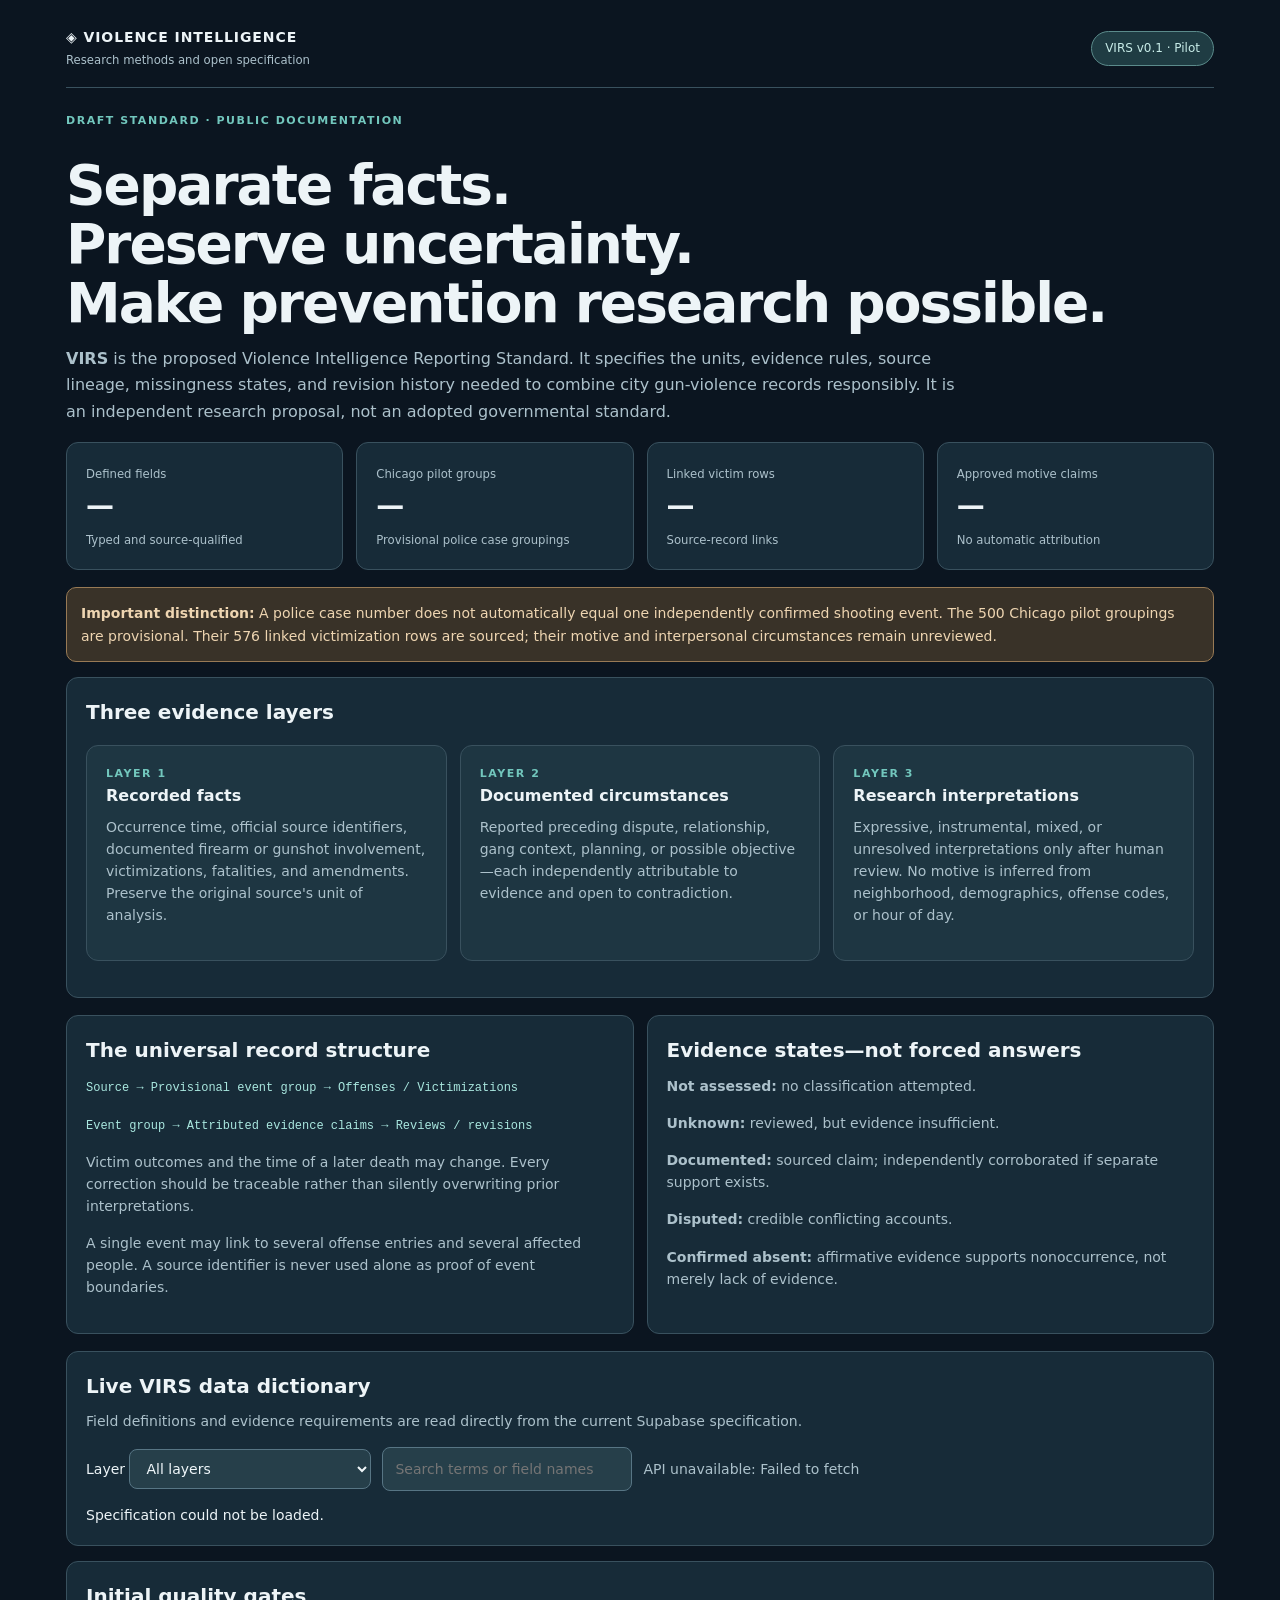
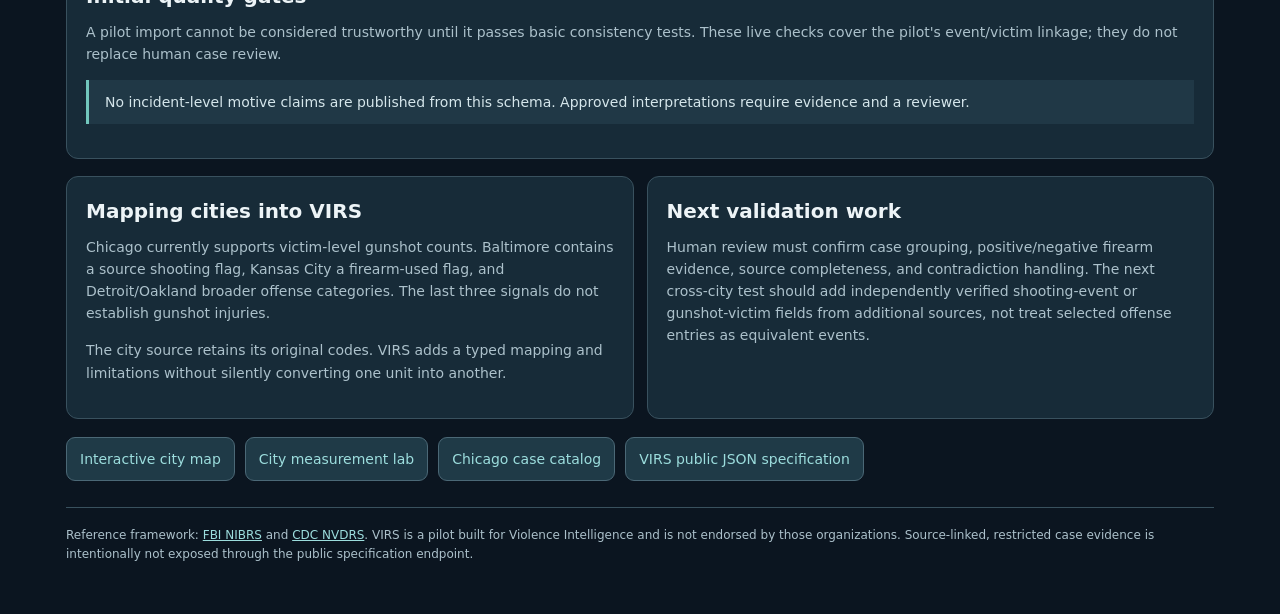
==== standard.html @ 95cd28a5 "v6: merge unified dashboard into Git (single deploy path) - Add unified module pages recovered byte-" ====
<!doctype html><html lang="en"><head><meta charset="utf-8"><meta name="viewport" content="width=device-width,initial-scale=1"><title>VIRS v0.1 | Violence Intelligence Reporting Standard</title><style>
:root{color-scheme:dark;--bg:#0b1520;--panel:#172b38;--line:#39515e;--ink:#edf4f7;--dim:#acc1cb;--mint:#72c7bd}*{box-sizing:border-box}body{margin:0;background:var(--bg);color:var(--ink);font:14px/1.58 system-ui,-apple-system,Segoe UI,sans-serif}main{max-width:1200px;margin:auto;padding:26px}header{display:flex;justify-content:space-between;align-items:center;gap:10px;border-bottom:1px solid var(--line);padding-bottom:17px}.brand{font-weight:850;letter-spacing:.065em}.tag{border-radius:30px;border:1px solid #5b8b8b;background:#1f3c43;padding:7px 13px;color:#c8ece8;font-size:12px}.eyebrow{color:var(--mint);font-size:11px;letter-spacing:.14em;font-weight:800}h1{font-size:clamp(33px,4.5vw,55px);letter-spacing:-2px;line-height:1.08;margin:26px 0 12px}h2{font-size:20px;margin:0 0 7px}h3{font-size:16px;margin:0 0 7px}p,small{color:var(--dim)}p{margin:8px 0 15px}.intro{font-size:16px;line-height:1.65;max-width:890px}.panel,.stat{background:var(--panel);border:1px solid var(--line);border-radius:12px;padding:19px}.stats,.layers,.duo{display:grid;gap:13px;margin:17px 0}.stats{grid-template-columns:repeat(4,minmax(0,1fr))}.layers{grid-template-columns:repeat(3,minmax(0,1fr))}.duo{grid-template-columns:1fr 1fr}.stat strong{font-size:28px;display:block;letter-spacing:-.6px}.code{font-family:ui-monospace,SFMono-Regular,Consolas,monospace;font-size:12px;color:#a9e7df}.rule{border-left:3px solid var(--mint);padding:11px 16px;background:#203846;color:#d5e6eb;margin:15px 0}.warning{border:1px solid #987a55;background:#393228;padding:14px;border-radius:10px;color:#eed5b1;margin:15px 0}.controls{display:flex;gap:11px;align-items:center;flex-wrap:wrap;margin:13px 0}input,select{background:#263f4a;border:1px solid #577584;color:#f0f7fa;padding:10px 12px;border-radius:8px;font:inherit}input{min-width:250px}table{border-collapse:collapse;width:100%;font-size:13px}td,th{padding:12px 9px;border-bottom:1px solid var(--line);text-align:left;vertical-align:top}th{font-weight:700;color:#c0d4dd}.scroll{overflow:auto}.muted{color:var(--dim)}.state{display:inline-block;border:1px solid #57717e;color:#c9dbe4;border-radius:6px;padding:3px 6px;font-size:11px}.links{display:flex;gap:10px;flex-wrap:wrap;margin:18px 0}.links a{border:1px solid #4b6876;background:#1f3a47;padding:10px 13px;border-radius:9px;text-decoration:none}a{color:#9cdddd}footer{margin:26px 0;border-top:1px solid var(--line);padding-top:18px;font-size:12px;color:var(--dim)}@media(max-width:880px){.stats{grid-template-columns:repeat(2,1fr)}.layers,.duo{grid-template-columns:1fr}}@media(max-width:520px){main{padding:14px}.panel,.stat{padding:13px}input{min-width:100%}table{font-size:12px}}
</style></head><body><main><header><div><div class="brand">◈ VIOLENCE INTELLIGENCE</div><small>Research methods and open specification</small></div><div class="tag">VIRS v0.1 · Pilot</div></header><div class="eyebrow" style="margin-top:24px">DRAFT STANDARD · PUBLIC DOCUMENTATION</div><h1>Separate facts.<br>Preserve uncertainty.<br>Make prevention research possible.</h1><p class="intro"><strong>VIRS</strong> is the proposed Violence Intelligence Reporting Standard. It specifies the units, evidence rules, source lineage, missingness states, and revision history needed to combine city gun-violence records responsibly. It is an independent research proposal, not an adopted governmental standard.</p>
<div class="stats"><div class="stat"><small>Defined fields</small><strong id="nfields">—</strong><small>Typed and source-qualified</small></div><div class="stat"><small>Chicago pilot groups</small><strong id="ngroups">—</strong><small>Provisional police case groupings</small></div><div class="stat"><small>Linked victim rows</small><strong id="nvictims">—</strong><small>Source-record links</small></div><div class="stat"><small>Approved motive claims</small><strong id="nmotives">—</strong><small>No automatic attribution</small></div></div>
<div class="warning"><strong>Important distinction:</strong> A police case number does not automatically equal one independently confirmed shooting event. The 500 Chicago pilot groupings are provisional. Their 576 linked victimization rows are sourced; their motive and interpersonal circumstances remain unreviewed.</div>
<section class="panel"><h2>Three evidence layers</h2><div class="layers"><div class="panel" style="background:#1e3642"><div class="eyebrow">LAYER 1</div><h3>Recorded facts</h3><p>Occurrence time, official source identifiers, documented firearm or gunshot involvement, victimizations, fatalities, and amendments. Preserve the original source's unit of analysis.</p></div><div class="panel" style="background:#1e3642"><div class="eyebrow">LAYER 2</div><h3>Documented circumstances</h3><p>Reported preceding dispute, relationship, gang context, planning, or possible objective—each independently attributable to evidence and open to contradiction.</p></div><div class="panel" style="background:#1e3642"><div class="eyebrow">LAYER 3</div><h3>Research interpretations</h3><p>Expressive, instrumental, mixed, or unresolved interpretations only after human review. No motive is inferred from neighborhood, demographics, offense codes, or hour of day.</p></div></div></section>
<div class="duo"><section class="panel"><h2>The universal record structure</h2><p><span class="code">Source → Provisional event group → Offenses / Victimizations</span></p><p><span class="code">Event group → Attributed evidence claims → Reviews / revisions</span></p><p>Victim outcomes and the time of a later death may change. Every correction should be traceable rather than silently overwriting prior interpretations.</p><p>A single event may link to several offense entries and several affected people. A source identifier is never used alone as proof of event boundaries.</p></section><section class="panel"><h2>Evidence states—not forced answers</h2><p><strong>Not assessed:</strong> no classification attempted.</p><p><strong>Unknown:</strong> reviewed, but evidence insufficient.</p><p><strong>Documented:</strong> sourced claim; independently corroborated if separate support exists.</p><p><strong>Disputed:</strong> credible conflicting accounts.</p><p><strong>Confirmed absent:</strong> affirmative evidence supports nonoccurrence, not merely lack of evidence.</p></section></div>
<section class="panel"><h2>Live VIRS data dictionary</h2><p>Field definitions and evidence requirements are read directly from the current Supabase specification.</p><div class="controls"><label>Layer <select id="layer"><option value="all">All layers</option><option value="identifiers">Identifiers</option><option value="recorded_facts">Recorded facts</option><option value="documented_circumstances">Documented circumstances</option><option value="interpretation">Interpretations</option><option value="quality">Quality</option></select></label><input id="search" placeholder="Search terms or field names" aria-label="Search dictionary"><span class="muted" id="status">Loading…</span></div><div id="dictionary" class="scroll">Loading specification…</div></section>
<section class="panel" style="margin-top:15px"><h2>Initial quality gates</h2><p>A pilot import cannot be considered trustworthy until it passes basic consistency tests. These live checks cover the pilot's event/victim linkage; they do not replace human case review.</p><div id="checks"></div><div class="rule" id="boundary">No incident-level motive claims are published from this schema. Approved interpretations require evidence and a reviewer.</div></section>
<div class="duo"><section class="panel"><h2>Mapping cities into VIRS</h2><p>Chicago currently supports victim-level gunshot counts. Baltimore contains a source shooting flag, Kansas City a firearm-used flag, and Detroit/Oakland broader offense categories. The last three signals do not establish gunshot injuries.</p><p>The city source retains its original codes. VIRS adds a typed mapping and limitations without silently converting one unit into another.</p></section><section class="panel"><h2>Next validation work</h2><p>Human review must confirm case grouping, positive/negative firearm evidence, source completeness, and contradiction handling. The next cross-city test should add independently verified shooting-event or gunshot-victim fields from additional sources, not treat selected offense entries as equivalent events.</p></section></div>
<div class="links"><a href="/">Interactive city map</a><a href="/compare.html">City measurement lab</a><a href="/catalog.html">Chicago case catalog</a><a href="https://oqhupkfbelmrubctknzj.supabase.co/functions/v1/public-virs-specification" target="_blank" rel="noopener">VIRS public JSON specification</a></div>
<footer>Reference framework: <a target="_blank" rel="noopener" href="https://www.fbi.gov/how-we-can-help-you/more-fbi-services-and-information/ucr/nibrs">FBI NIBRS</a> and <a target="_blank" rel="noopener" href="https://www.cdc.gov/nvdrs/">CDC NVDRS</a>. VIRS is a pilot built for Violence Intelligence and is not endorsed by those organizations. Source-linked, restricted case evidence is intentionally not exposed through the public specification endpoint.</footer></main><script>
const END='https://oqhupkfbelmrubctknzj.supabase.co/functions/v1/public-virs-specification',id=x=>document.getElementById(x),fmt=x=>Number(x||0).toLocaleString('en-US'),esc=s=>String(s??'').replace(/[&<>"']/g,c=>({'&':'&amp;','<':'&lt;','>':'&gt;','"':'&quot;',"'":'&#39;'}[c]));let data=null;
function render(){if(!data)return;const layer=id('layer').value,term=id('search').value.trim().toLowerCase();const rows=data.field_dictionary.filter(f=>(layer==='all'||f.layer===layer)&&(!term||[f.field_key,f.layer,f.definition,f.evidence_requirement].join(' ').toLowerCase().includes(term)));id('status').textContent=rows.length+' of '+data.field_dictionary.length+' fields';id('dictionary').innerHTML='<table><thead><tr><th>Field / layer</th><th>Definition</th><th>Evidence and missingness</th><th>Publication</th></tr></thead><tbody>'+rows.map(x=>'<tr><td><span class="code">'+esc(x.field_key)+'</span><div class="muted">'+esc(x.layer)+'</div></td><td>'+esc(x.definition)+'<div class="muted">'+esc(x.unit_of_analysis)+' · '+esc(x.data_type)+'</div></td><td>'+esc(x.evidence_requirement)+'<div class="muted">'+esc(x.missingness_rule)+'</div></td><td><span class="state">'+esc(x.publication_level)+'</span></td></tr>').join('')+'</tbody></table>'}
async function load(){try{const r=await fetch(END);if(!r.ok)throw Error('HTTP '+r.status);data=await r.json();if(!Array.isArray(data.field_dictionary)||!data.quality_checks)throw Error('Unexpected response');id('nfields').textContent=fmt(data.field_dictionary.length);id('ngroups').textContent=fmt(data.provisional_chicago_groups);id('nvictims').textContent=fmt(data.linked_victim_records);id('nmotives').textContent=fmt(data.approved_interpretations);id('checks').innerHTML=Object.entries(data.quality_checks).map(([key,pass])=>'<p><strong>'+(pass?'✓ Pass':'⚠ Needs attention')+'</strong> · '+esc(key.replaceAll('_',' '))+'</p>').join('');render()}catch(e){id('status').textContent='API unavailable: '+e.message;id('dictionary').textContent='Specification could not be loaded.'}}
id('search').oninput=render;id('layer').onchange=render;load();
</script></body></html>
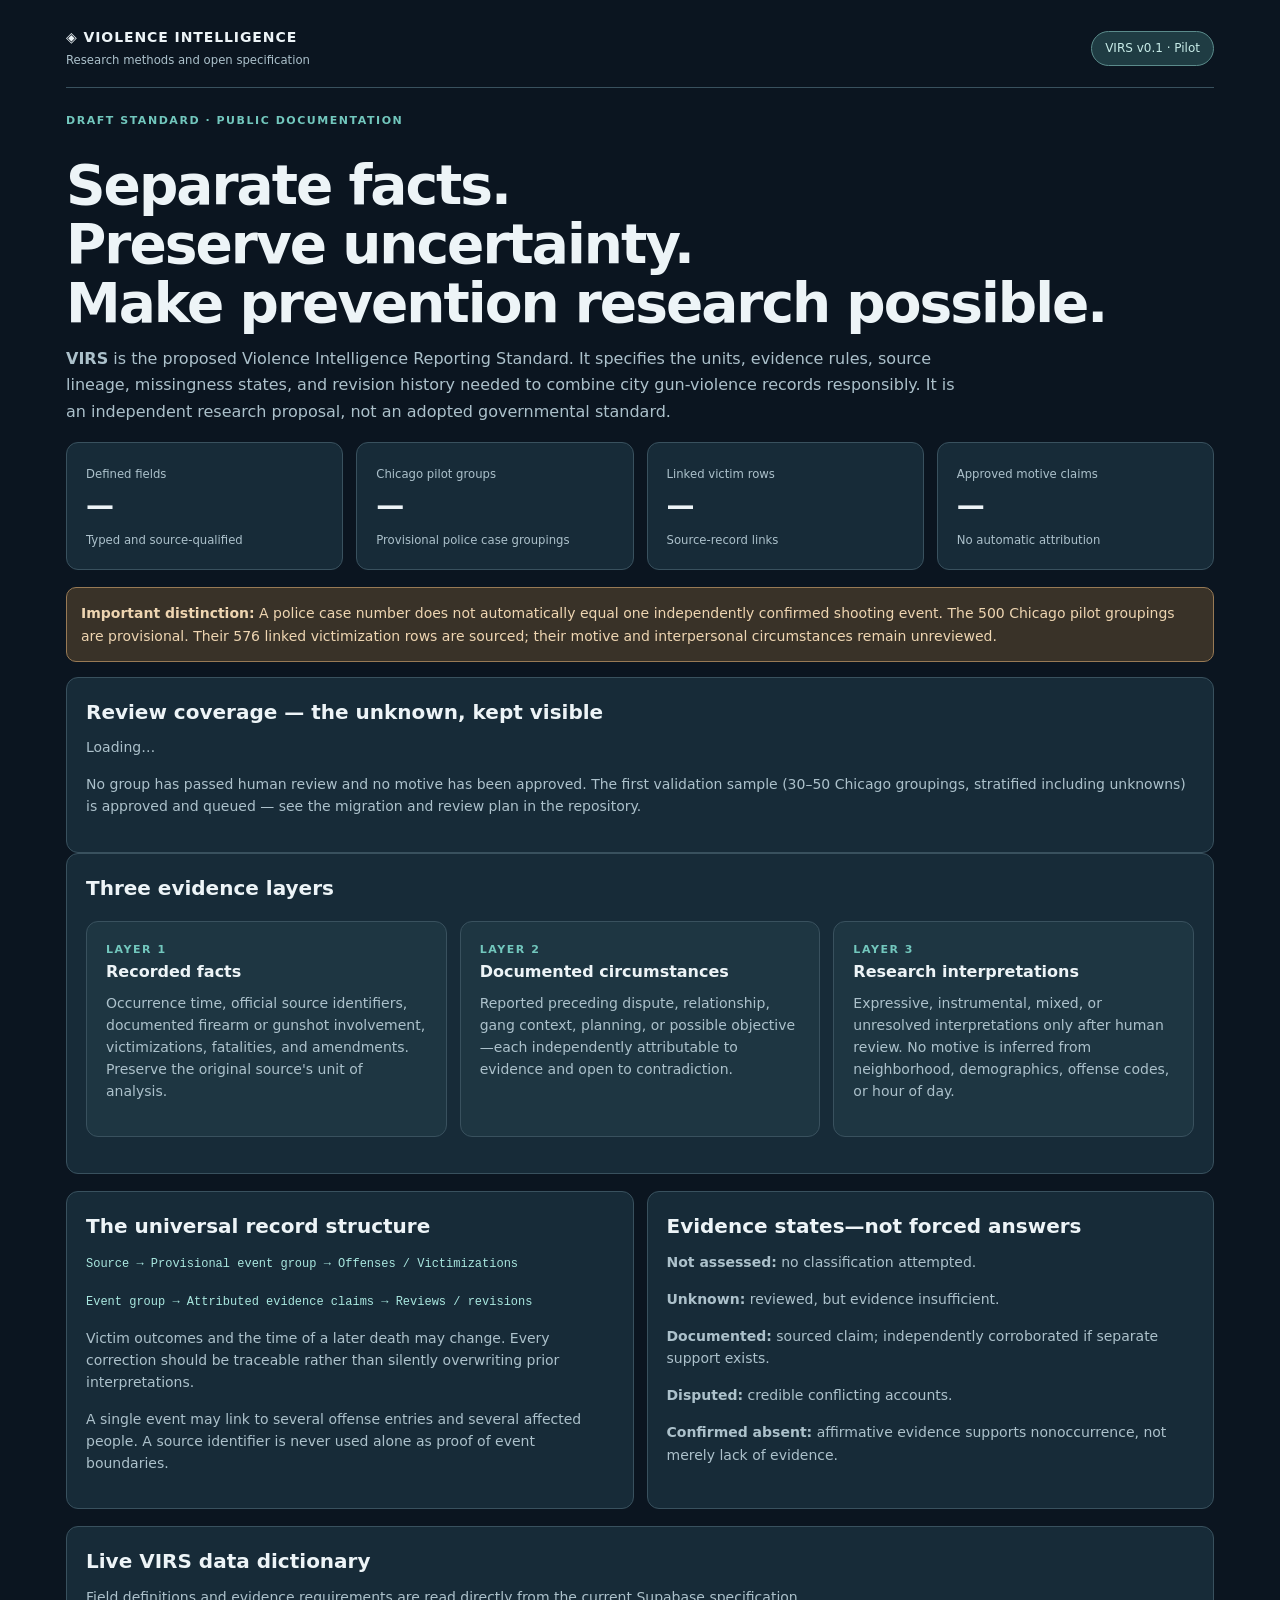
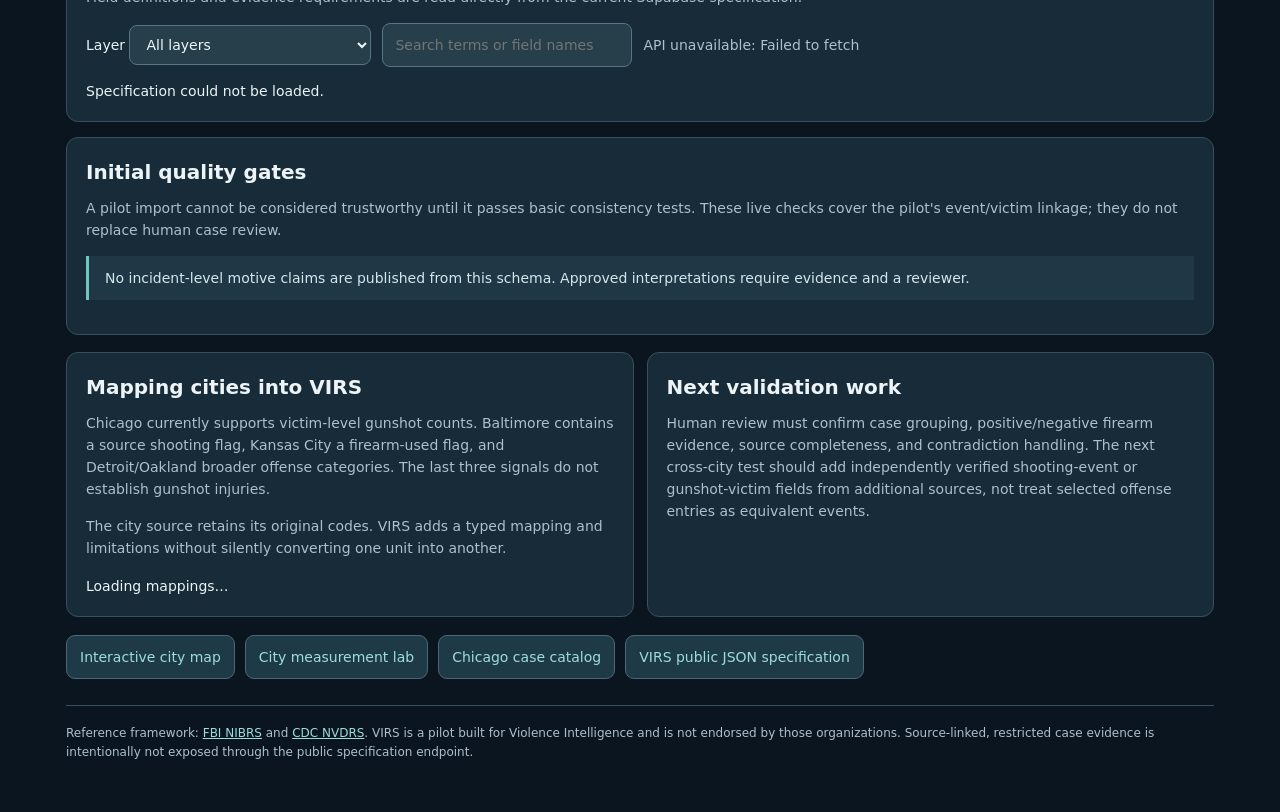
==== commit f0e694aa: "VIRS portal: live review coverage + city mappings on standard.html - Review coverage strip from publ" ====
--- a/standard.html
+++ b/standard.html
@@ -3,15 +3,16 @@
 </style></head><body><main><header><div><div class="brand">◈ VIOLENCE INTELLIGENCE</div><small>Research methods and open specification</small></div><div class="tag">VIRS v0.1 · Pilot</div></header><div class="eyebrow" style="margin-top:24px">DRAFT STANDARD · PUBLIC DOCUMENTATION</div><h1>Separate facts.<br>Preserve uncertainty.<br>Make prevention research possible.</h1><p class="intro"><strong>VIRS</strong> is the proposed Violence Intelligence Reporting Standard. It specifies the units, evidence rules, source lineage, missingness states, and revision history needed to combine city gun-violence records responsibly. It is an independent research proposal, not an adopted governmental standard.</p>
 <div class="stats"><div class="stat"><small>Defined fields</small><strong id="nfields">—</strong><small>Typed and source-qualified</small></div><div class="stat"><small>Chicago pilot groups</small><strong id="ngroups">—</strong><small>Provisional police case groupings</small></div><div class="stat"><small>Linked victim rows</small><strong id="nvictims">—</strong><small>Source-record links</small></div><div class="stat"><small>Approved motive claims</small><strong id="nmotives">—</strong><small>No automatic attribution</small></div></div>
 <div class="warning"><strong>Important distinction:</strong> A police case number does not automatically equal one independently confirmed shooting event. The 500 Chicago pilot groupings are provisional. Their 576 linked victimization rows are sourced; their motive and interpersonal circumstances remain unreviewed.</div>
+<section class="panel"><h2>Review coverage — the unknown, kept visible</h2><p id="coverage">Loading…</p><p class="muted">No group has passed human review and no motive has been approved. The first validation sample (30–50 Chicago groupings, stratified including unknowns) is approved and queued — see the migration and review plan in the repository.</p></section>
 <section class="panel"><h2>Three evidence layers</h2><div class="layers"><div class="panel" style="background:#1e3642"><div class="eyebrow">LAYER 1</div><h3>Recorded facts</h3><p>Occurrence time, official source identifiers, documented firearm or gunshot involvement, victimizations, fatalities, and amendments. Preserve the original source's unit of analysis.</p></div><div class="panel" style="background:#1e3642"><div class="eyebrow">LAYER 2</div><h3>Documented circumstances</h3><p>Reported preceding dispute, relationship, gang context, planning, or possible objective—each independently attributable to evidence and open to contradiction.</p></div><div class="panel" style="background:#1e3642"><div class="eyebrow">LAYER 3</div><h3>Research interpretations</h3><p>Expressive, instrumental, mixed, or unresolved interpretations only after human review. No motive is inferred from neighborhood, demographics, offense codes, or hour of day.</p></div></div></section>
 <div class="duo"><section class="panel"><h2>The universal record structure</h2><p><span class="code">Source → Provisional event group → Offenses / Victimizations</span></p><p><span class="code">Event group → Attributed evidence claims → Reviews / revisions</span></p><p>Victim outcomes and the time of a later death may change. Every correction should be traceable rather than silently overwriting prior interpretations.</p><p>A single event may link to several offense entries and several affected people. A source identifier is never used alone as proof of event boundaries.</p></section><section class="panel"><h2>Evidence states—not forced answers</h2><p><strong>Not assessed:</strong> no classification attempted.</p><p><strong>Unknown:</strong> reviewed, but evidence insufficient.</p><p><strong>Documented:</strong> sourced claim; independently corroborated if separate support exists.</p><p><strong>Disputed:</strong> credible conflicting accounts.</p><p><strong>Confirmed absent:</strong> affirmative evidence supports nonoccurrence, not merely lack of evidence.</p></section></div>
 <section class="panel"><h2>Live VIRS data dictionary</h2><p>Field definitions and evidence requirements are read directly from the current Supabase specification.</p><div class="controls"><label>Layer <select id="layer"><option value="all">All layers</option><option value="identifiers">Identifiers</option><option value="recorded_facts">Recorded facts</option><option value="documented_circumstances">Documented circumstances</option><option value="interpretation">Interpretations</option><option value="quality">Quality</option></select></label><input id="search" placeholder="Search terms or field names" aria-label="Search dictionary"><span class="muted" id="status">Loading…</span></div><div id="dictionary" class="scroll">Loading specification…</div></section>
 <section class="panel" style="margin-top:15px"><h2>Initial quality gates</h2><p>A pilot import cannot be considered trustworthy until it passes basic consistency tests. These live checks cover the pilot's event/victim linkage; they do not replace human case review.</p><div id="checks"></div><div class="rule" id="boundary">No incident-level motive claims are published from this schema. Approved interpretations require evidence and a reviewer.</div></section>
-<div class="duo"><section class="panel"><h2>Mapping cities into VIRS</h2><p>Chicago currently supports victim-level gunshot counts. Baltimore contains a source shooting flag, Kansas City a firearm-used flag, and Detroit/Oakland broader offense categories. The last three signals do not establish gunshot injuries.</p><p>The city source retains its original codes. VIRS adds a typed mapping and limitations without silently converting one unit into another.</p></section><section class="panel"><h2>Next validation work</h2><p>Human review must confirm case grouping, positive/negative firearm evidence, source completeness, and contradiction handling. The next cross-city test should add independently verified shooting-event or gunshot-victim fields from additional sources, not treat selected offense entries as equivalent events.</p></section></div>
+<div class="duo"><section class="panel"><h2>Mapping cities into VIRS</h2><p>Chicago currently supports victim-level gunshot counts. Baltimore contains a source shooting flag, Kansas City a firearm-used flag, and Detroit/Oakland broader offense categories. The last three signals do not establish gunshot injuries.</p><p>The city source retains its original codes. VIRS adds a typed mapping and limitations without silently converting one unit into another.</p><div id="mappings" class="scroll">Loading mappings…</div></section><section class="panel"><h2>Next validation work</h2><p>Human review must confirm case grouping, positive/negative firearm evidence, source completeness, and contradiction handling. The next cross-city test should add independently verified shooting-event or gunshot-victim fields from additional sources, not treat selected offense entries as equivalent events.</p></section></div>
 <div class="links"><a href="/">Interactive city map</a><a href="/compare.html">City measurement lab</a><a href="/catalog.html">Chicago case catalog</a><a href="https://oqhupkfbelmrubctknzj.supabase.co/functions/v1/public-virs-specification" target="_blank" rel="noopener">VIRS public JSON specification</a></div>
 <footer>Reference framework: <a target="_blank" rel="noopener" href="https://www.fbi.gov/how-we-can-help-you/more-fbi-services-and-information/ucr/nibrs">FBI NIBRS</a> and <a target="_blank" rel="noopener" href="https://www.cdc.gov/nvdrs/">CDC NVDRS</a>. VIRS is a pilot built for Violence Intelligence and is not endorsed by those organizations. Source-linked, restricted case evidence is intentionally not exposed through the public specification endpoint.</footer></main><script>
 const END='https://oqhupkfbelmrubctknzj.supabase.co/functions/v1/public-virs-specification',id=x=>document.getElementById(x),fmt=x=>Number(x||0).toLocaleString('en-US'),esc=s=>String(s??'').replace(/[&<>"']/g,c=>({'&':'&amp;','<':'&lt;','>':'&gt;','"':'&quot;',"'":'&#39;'}[c]));let data=null;
 function render(){if(!data)return;const layer=id('layer').value,term=id('search').value.trim().toLowerCase();const rows=data.field_dictionary.filter(f=>(layer==='all'||f.layer===layer)&&(!term||[f.field_key,f.layer,f.definition,f.evidence_requirement].join(' ').toLowerCase().includes(term)));id('status').textContent=rows.length+' of '+data.field_dictionary.length+' fields';id('dictionary').innerHTML='<table><thead><tr><th>Field / layer</th><th>Definition</th><th>Evidence and missingness</th><th>Publication</th></tr></thead><tbody>'+rows.map(x=>'<tr><td><span class="code">'+esc(x.field_key)+'</span><div class="muted">'+esc(x.layer)+'</div></td><td>'+esc(x.definition)+'<div class="muted">'+esc(x.unit_of_analysis)+' · '+esc(x.data_type)+'</div></td><td>'+esc(x.evidence_requirement)+'<div class="muted">'+esc(x.missingness_rule)+'</div></td><td><span class="state">'+esc(x.publication_level)+'</span></td></tr>').join('')+'</tbody></table>'}
-async function load(){try{const r=await fetch(END);if(!r.ok)throw Error('HTTP '+r.status);data=await r.json();if(!Array.isArray(data.field_dictionary)||!data.quality_checks)throw Error('Unexpected response');id('nfields').textContent=fmt(data.field_dictionary.length);id('ngroups').textContent=fmt(data.provisional_chicago_groups);id('nvictims').textContent=fmt(data.linked_victim_records);id('nmotives').textContent=fmt(data.approved_interpretations);id('checks').innerHTML=Object.entries(data.quality_checks).map(([key,pass])=>'<p><strong>'+(pass?'✓ Pass':'⚠ Needs attention')+'</strong> · '+esc(key.replaceAll('_',' '))+'</p>').join('');render()}catch(e){id('status').textContent='API unavailable: '+e.message;id('dictionary').textContent='Specification could not be loaded.'}}
+async function load(){try{const r=await fetch(END);if(!r.ok)throw Error('HTTP '+r.status);data=await r.json();if(!Array.isArray(data.field_dictionary)||!data.quality_checks)throw Error('Unexpected response');id('nfields').textContent=fmt(data.field_dictionary.length);id('ngroups').textContent=fmt(data.provisional_chicago_groups);id('nvictims').textContent=fmt(data.linked_victim_records);id('nmotives').textContent=fmt(data.approved_interpretations);id('coverage').textContent=fmt(data.provisional_chicago_groups)+' provisional groups · '+fmt(data.unresolved_groupings)+' unresolved · '+fmt(data.approved_interpretations)+' approved interpretations · '+fmt(data.total_evidence_assertions)+' evidence assertions.';id('mappings').innerHTML='<table><thead><tr><th>City</th><th>Metric</th><th>Mapping rule</th><th>Limitations</th><th>Approved for comparison</th></tr></thead><tbody>'+data.city_mappings.map(m=>'<tr><td>'+esc(m.city_name)+' ('+esc(m.state_code)+', '+esc(m.reporting_year)+')</td><td><span class="code">'+esc(m.metric_key)+'</span></td><td>'+esc(m.mapping_rule)+'</td><td>'+esc(m.limitations)+'</td><td>'+(m.approved_for_city_comparison?'Yes':'No')+'</td></tr>').join('')+'</tbody></table>';id('checks').innerHTML=Object.entries(data.quality_checks).map(([key,pass])=>'<p><strong>'+(pass?'✓ Pass':'⚠ Needs attention')+'</strong> · '+esc(key.replaceAll('_',' '))+'</p>').join('');render()}catch(e){id('status').textContent='API unavailable: '+e.message;id('dictionary').textContent='Specification could not be loaded.'}}
 id('search').oninput=render;id('layer').onchange=render;load();
 </script></body></html>
